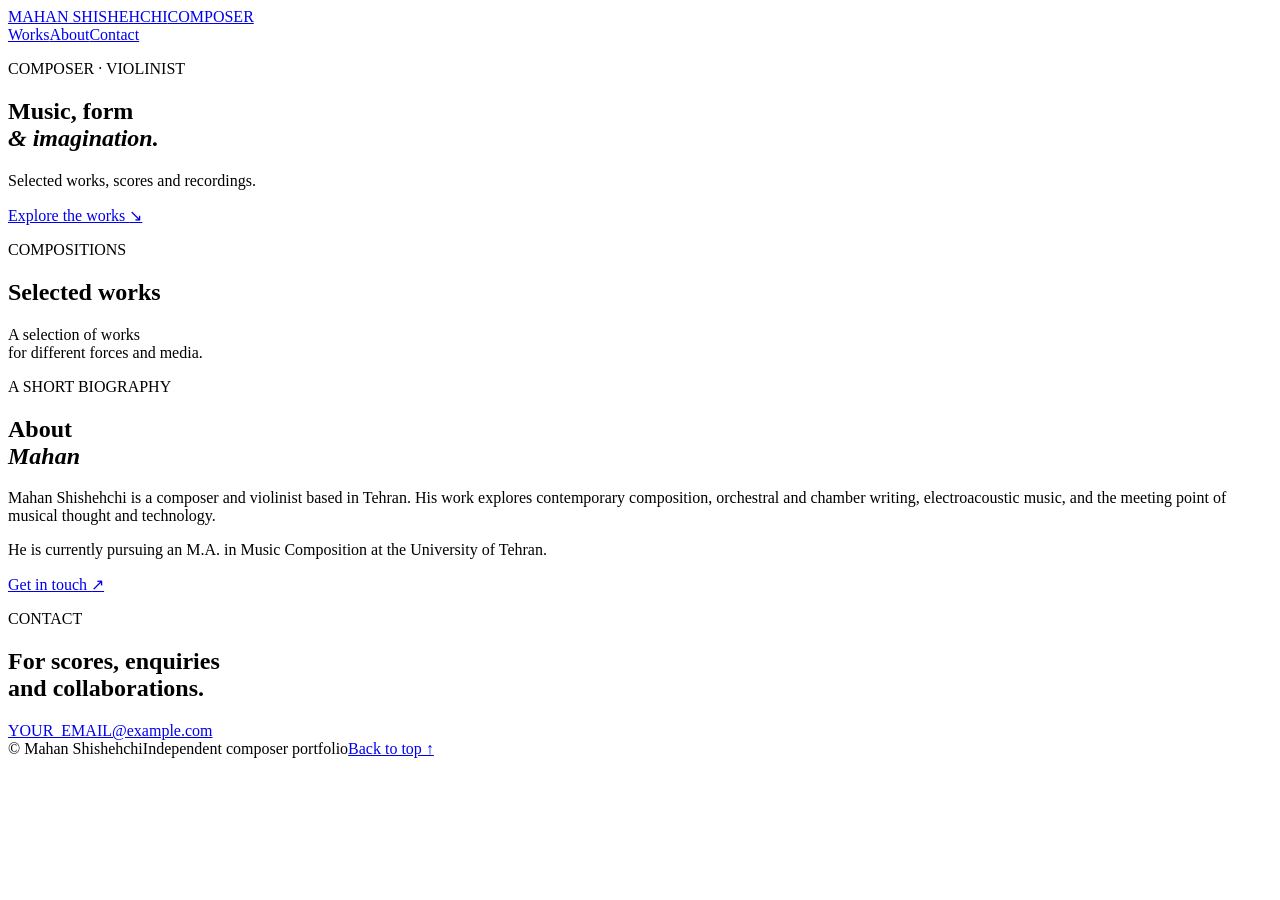
==== index.html @ 7a151bc4 "Add files via upload" ====
<!doctype html>
<html lang="en">
<head>
  <meta charset="utf-8">
  <meta name="viewport" content="width=device-width, initial-scale=1">
  <meta name="description" content="Selected compositions and scores by Mahan Shishehchi.">
  <title>Mahan Shishehchi — Composer</title>
  <link rel="preconnect" href="https://fonts.googleapis.com">
  <link rel="preconnect" href="https://fonts.gstatic.com" crossorigin>
  <link href="https://fonts.googleapis.com/css2?family=DM+Sans:wght@300;400;500&family=Instrument+Serif:ital@0;1&display=swap" rel="stylesheet">
  <link rel="stylesheet" href="assets/style.css">
</head>
<body>
  <div class="paint-layer" aria-hidden="true"></div>
  <header class="site-header">
    <a class="wordmark" href="index.html">MAHAN SHISHEHCHI<span>COMPOSER</span></a>
    <nav aria-label="Main navigation">
      <a class="active" href="#works">Works</a><a href="#about">About</a><a href="#contact">Contact</a>
    </nav>
  </header>

  <main>
    <section class="intro">
      <p class="eyebrow">COMPOSER · VIOLINIST</p>
      <h1>Music, form<br><em>&amp; imagination.</em></h1>
      <p class="intro-note">Selected works, scores and recordings.</p>
      <a class="text-link" href="#works">Explore the works <span>↘</span></a>
    </section>

    <section class="works-section" id="works">
      <div class="section-heading">
        <div><p class="eyebrow">COMPOSITIONS</p><h2>Selected works</h2></div>
        <p class="section-aside">A selection of works<br>for different forces and media.</p>
      </div>
      <div id="work-list" class="work-list" aria-live="polite"></div>
    </section>

    <section class="about-section" id="about">
      <p class="eyebrow">A SHORT BIOGRAPHY</p>
      <div class="about-grid">
        <h2>About<br><em>Mahan</em></h2>
        <div class="about-copy">
          <p>Mahan Shishehchi is a composer and violinist based in Tehran. His work explores contemporary composition, orchestral and chamber writing, electroacoustic music, and the meeting point of musical thought and technology.</p>
          <p>He is currently pursuing an M.A. in Music Composition at the University of Tehran.</p>
          <a class="text-link" href="mailto:YOUR_EMAIL@example.com">Get in touch <span>↗</span></a>
        </div>
      </div>
    </section>

    <section class="contact-section" id="contact">
      <p class="eyebrow">CONTACT</p>
      <h2>For scores, enquiries<br>and collaborations.</h2>
      <a class="contact-email" href="mailto:YOUR_EMAIL@example.com">YOUR_EMAIL@example.com</a>
    </section>
  </main>

  <footer><span>© <span id="year"></span> Mahan Shishehchi</span><span>Independent composer portfolio</span><a href="#top">Back to top ↑</a></footer>
  <script src="assets/works.js"></script>
  <script src="assets/main.js"></script>
</body>
</html>
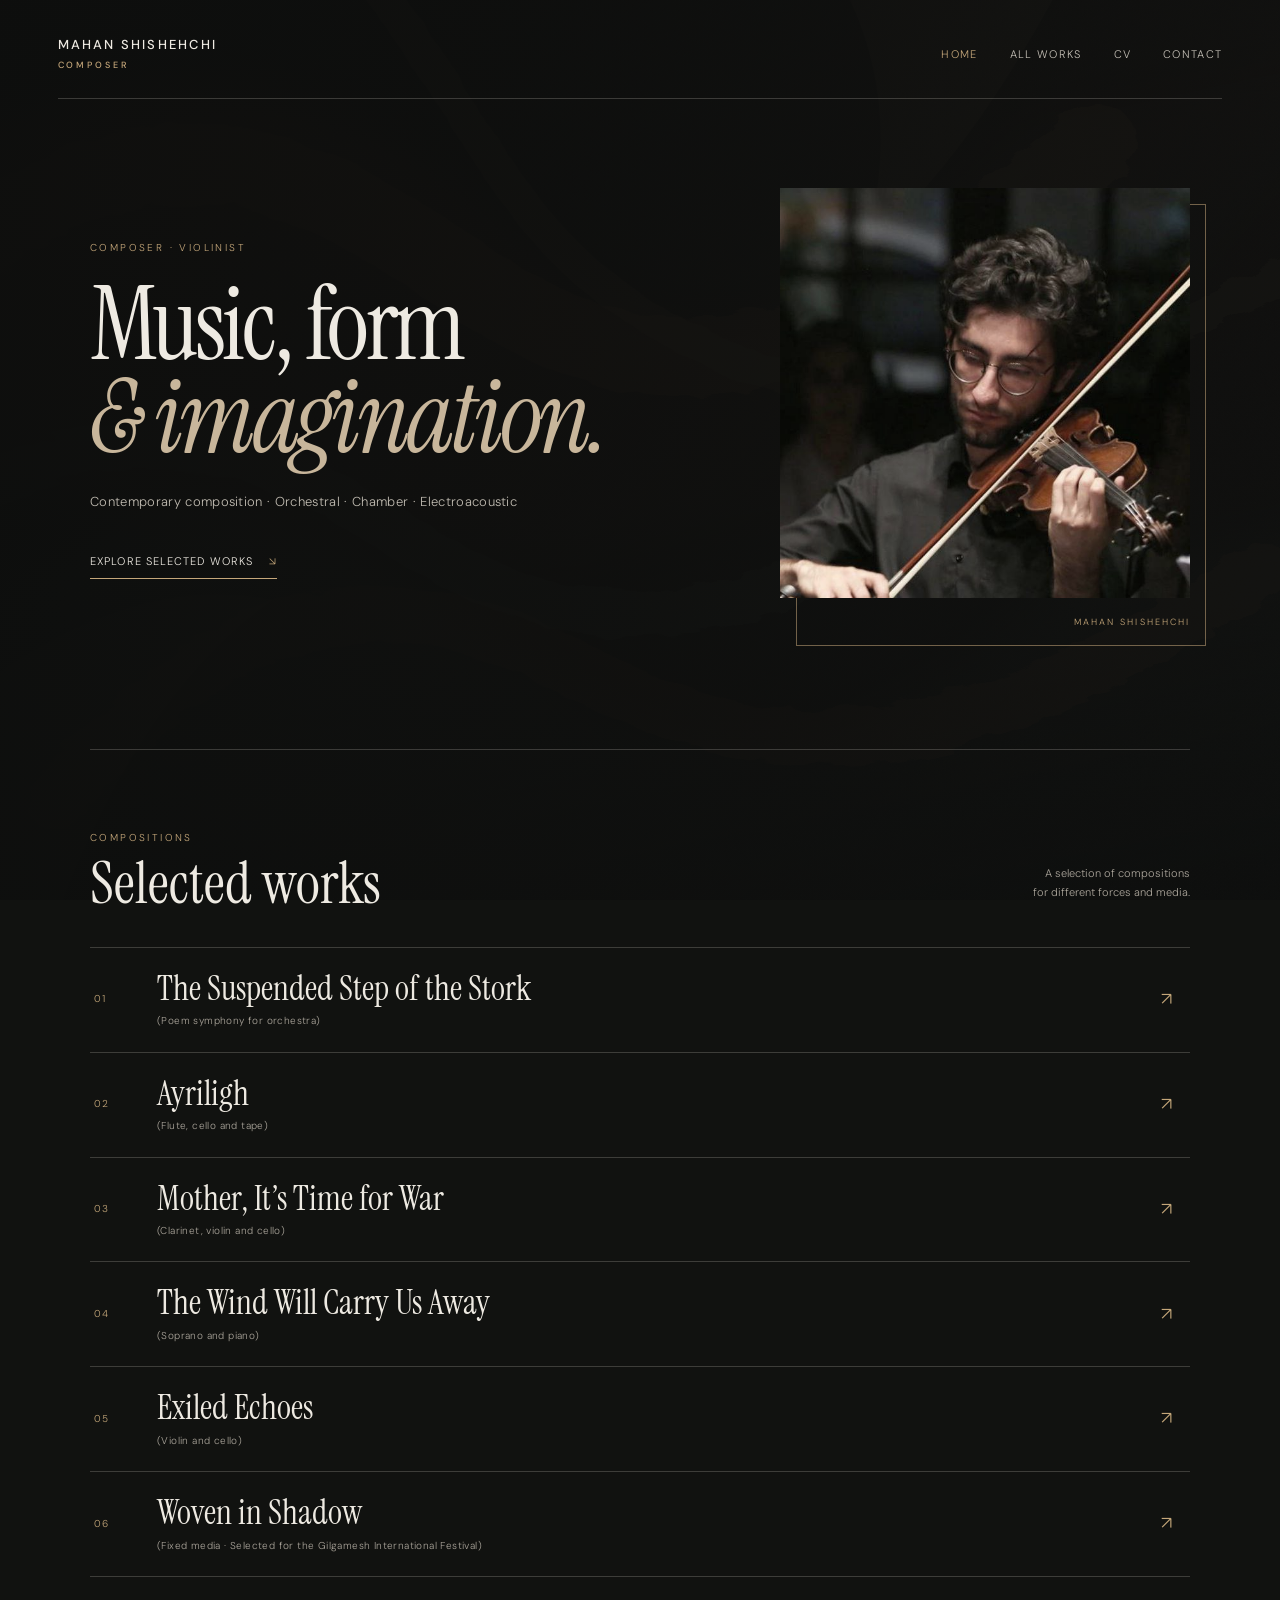
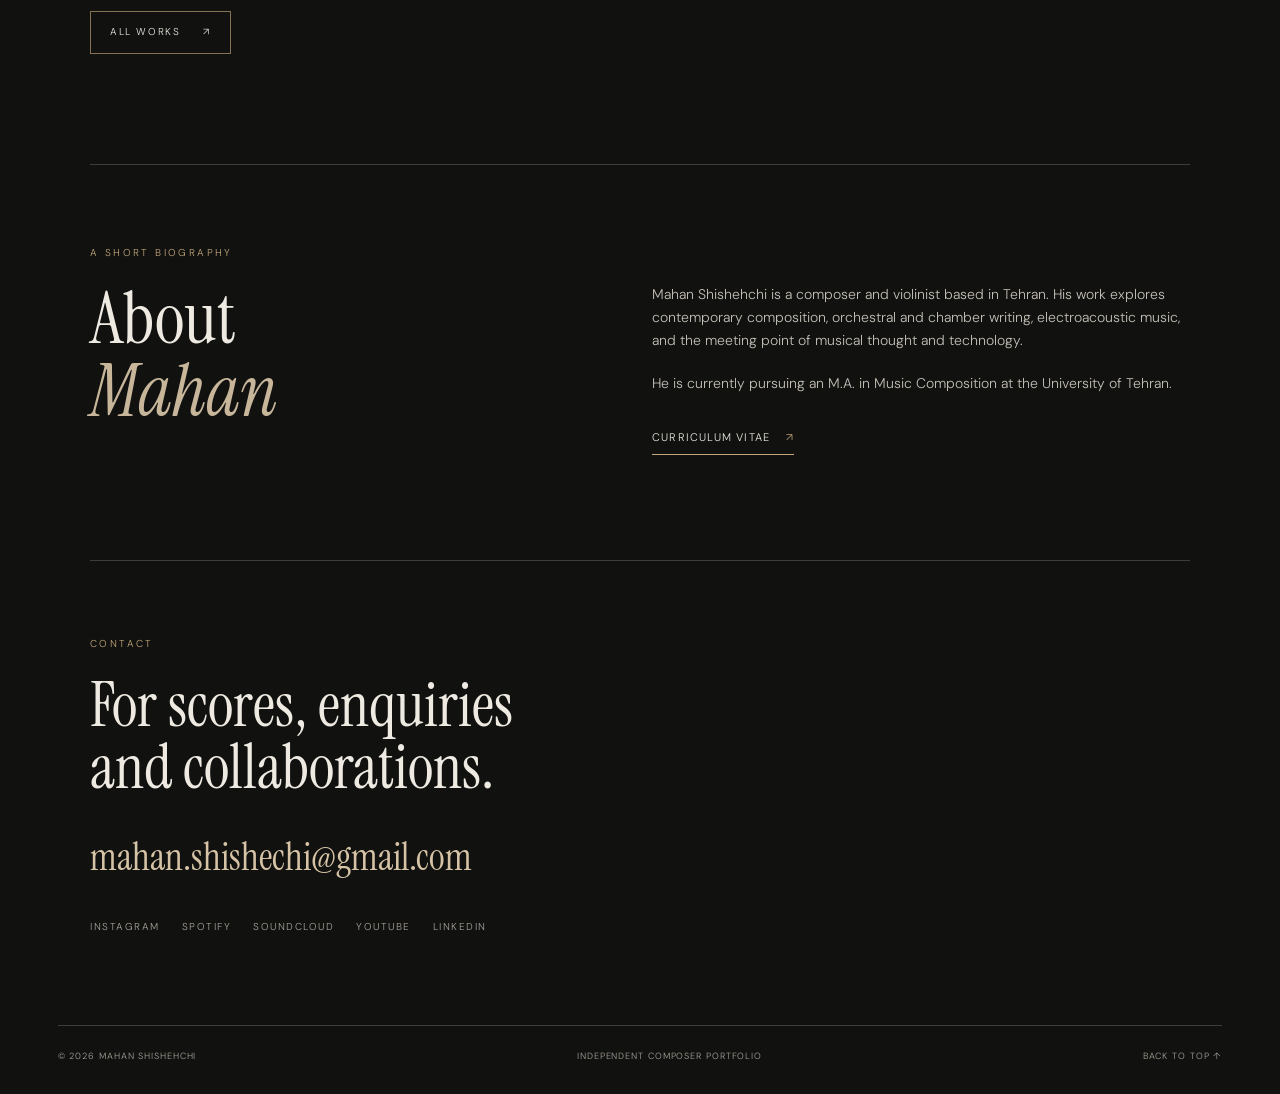
==== commit a9ddf9f8: "Add files via upload" ====
--- a/index.html
+++ b/index.html
@@ -1,61 +1,21 @@
 <!doctype html>
 <html lang="en">
 <head>
-  <meta charset="utf-8">
-  <meta name="viewport" content="width=device-width, initial-scale=1">
-  <meta name="description" content="Selected compositions and scores by Mahan Shishehchi.">
-  <title>Mahan Shishehchi — Composer</title>
-  <link rel="preconnect" href="https://fonts.googleapis.com">
-  <link rel="preconnect" href="https://fonts.gstatic.com" crossorigin>
-  <link href="https://fonts.googleapis.com/css2?family=DM+Sans:wght@300;400;500&family=Instrument+Serif:ital@0;1&display=swap" rel="stylesheet">
-  <link rel="stylesheet" href="assets/style.css">
-</head>
-<body>
-  <div class="paint-layer" aria-hidden="true"></div>
-  <header class="site-header">
-    <a class="wordmark" href="index.html">MAHAN SHISHEHCHI<span>COMPOSER</span></a>
-    <nav aria-label="Main navigation">
-      <a class="active" href="#works">Works</a><a href="#about">About</a><a href="#contact">Contact</a>
-    </nav>
-  </header>
-
-  <main>
-    <section class="intro">
-      <p class="eyebrow">COMPOSER · VIOLINIST</p>
-      <h1>Music, form<br><em>&amp; imagination.</em></h1>
-      <p class="intro-note">Selected works, scores and recordings.</p>
-      <a class="text-link" href="#works">Explore the works <span>↘</span></a>
-    </section>
-
-    <section class="works-section" id="works">
-      <div class="section-heading">
-        <div><p class="eyebrow">COMPOSITIONS</p><h2>Selected works</h2></div>
-        <p class="section-aside">A selection of works<br>for different forces and media.</p>
-      </div>
-      <div id="work-list" class="work-list" aria-live="polite"></div>
-    </section>
-
-    <section class="about-section" id="about">
-      <p class="eyebrow">A SHORT BIOGRAPHY</p>
-      <div class="about-grid">
-        <h2>About<br><em>Mahan</em></h2>
-        <div class="about-copy">
-          <p>Mahan Shishehchi is a composer and violinist based in Tehran. His work explores contemporary composition, orchestral and chamber writing, electroacoustic music, and the meeting point of musical thought and technology.</p>
-          <p>He is currently pursuing an M.A. in Music Composition at the University of Tehran.</p>
-          <a class="text-link" href="mailto:YOUR_EMAIL@example.com">Get in touch <span>↗</span></a>
-        </div>
-      </div>
-    </section>
-
-    <section class="contact-section" id="contact">
-      <p class="eyebrow">CONTACT</p>
-      <h2>For scores, enquiries<br>and collaborations.</h2>
-      <a class="contact-email" href="mailto:YOUR_EMAIL@example.com">YOUR_EMAIL@example.com</a>
-    </section>
-  </main>
-
-  <footer><span>© <span id="year"></span> Mahan Shishehchi</span><span>Independent composer portfolio</span><a href="#top">Back to top ↑</a></footer>
-  <script src="assets/works.js"></script>
-  <script src="assets/main.js"></script>
-</body>
-</html>+<meta charset="utf-8"><meta name="viewport" content="width=device-width, initial-scale=1">
+<meta name="description" content="Mahan Shishehchi — composer and violinist. Selected compositions, scores and recordings.">
+<title>Mahan Shishehchi — Composer</title>
+<link rel="preconnect" href="https://fonts.googleapis.com"><link rel="preconnect" href="https://fonts.gstatic.com" crossorigin>
+<link href="https://fonts.googleapis.com/css2?family=DM+Sans:wght@300;400;500&family=Instrument+Serif:ital@0;1&display=swap" rel="stylesheet">
+<link rel="stylesheet" href="assets/style.css"></head>
+<body><div class="paint-layer" aria-hidden="true"></div>
+<header class="site-header"><a class="wordmark" href="index.html">MAHAN SHISHEHCHI<span>COMPOSER</span></a><nav><a class="active" href="index.html">Home</a><a href="all-works.html">All works</a><a href="cv.html">CV</a><a href="#contact">Contact</a></nav></header>
+<main>
+<section class="hero">
+ <div class="hero-copy"><p class="eyebrow">COMPOSER · VIOLINIST</p><h1>Music, form<br><em>&amp; imagination.</em></h1><p class="intro-note">Contemporary composition · Orchestral · Chamber · Electroacoustic</p><a class="text-link" href="#selected">Explore selected works <span>↘</span></a></div>
+ <figure class="portrait-frame"><img src="assets/mahan-portrait.jpg" alt="Mahan Shishehchi playing the violin"><figcaption>MAHAN SHISHEHCHI</figcaption></figure>
+</section>
+<section class="works-section" id="selected"><div class="section-heading"><div><p class="eyebrow">COMPOSITIONS</p><h2>Selected works</h2></div><p class="section-aside">A selection of compositions<br>for different forces and media.</p></div><div id="work-list" class="work-list"></div><div class="all-works-wrap"><a class="outline-link" href="all-works.html">All works <span>↗</span></a></div></section>
+<section class="about-section" id="about"><p class="eyebrow">A SHORT BIOGRAPHY</p><div class="about-grid"><h2>About<br><em>Mahan</em></h2><div class="about-copy"><p>Mahan Shishehchi is a composer and violinist based in Tehran. His work explores contemporary composition, orchestral and chamber writing, electroacoustic music, and the meeting point of musical thought and technology.</p><p>He is currently pursuing an M.A. in Music Composition at the University of Tehran.</p><a class="text-link" href="cv.html">Curriculum vitae <span>↗</span></a></div></div></section>
+<section class="contact-section" id="contact"><p class="eyebrow">CONTACT</p><h2>For scores, enquiries<br>and collaborations.</h2><a class="contact-email" href="mailto:mahan.shishechi@gmail.com">mahan.shishechi@gmail.com</a><div class="social-links"><a href="https://www.instagram.com/mahan.shi/" target="_blank" rel="noreferrer">Instagram</a><a href="https://open.spotify.com/artist/3I2cwvV37TlE7UOr5K7qwt" target="_blank" rel="noreferrer">Spotify</a><a href="https://soundcloud.com/l_mahan2000_l" target="_blank" rel="noreferrer">SoundCloud</a><a href="https://www.youtube.com/channel/UCBPVzY9gGOaRAzlVbQIJzow" target="_blank" rel="noreferrer">YouTube</a><a href="https://www.linkedin.com/in/mahan-shishechi/" target="_blank" rel="noreferrer">LinkedIn</a></div></section>
+</main><footer><span>© <span id="year"></span> Mahan Shishehchi</span><span>Independent composer portfolio</span><a href="#top">Back to top ↑</a></footer>
+<script src="assets/works.js"></script><script src="assets/main.js"></script></body></html>
--- a/assets/style.css
+++ b/assets/style.css
@@ -0,0 +1,2 @@
+:root{--ink:#eeeae2;--muted:#aaa49a;--line:rgba(238,234,226,.2);--gold:#c5a77a;--bg:#111210}*{box-sizing:border-box}html{scroll-behavior:smooth}body{margin:0;background:var(--bg);color:var(--ink);font-family:'DM Sans',sans-serif;font-weight:300;line-height:1.65;min-height:100vh}a{color:inherit;text-decoration:none}.paint-layer{position:fixed;inset:0;z-index:-2;background:linear-gradient(90deg,rgba(14,15,14,.97) 0%,rgba(14,15,14,.88) 50%,rgba(14,15,14,.76) 100%),url('painting.svg') center/cover no-repeat;opacity:.9}.site-header{width:min(1240px,calc(100% - 9vw));margin:auto;padding:34px 0 25px;display:flex;align-items:center;justify-content:space-between;border-bottom:1px solid var(--line)}.wordmark{font-size:13px;letter-spacing:.17em;font-weight:500}.wordmark span{display:block;color:var(--gold);font-size:9px;letter-spacing:.32em;margin-top:3px}.site-header nav{display:flex;gap:32px;font-size:11px;letter-spacing:.12em;text-transform:uppercase;color:#c5c0b7}.site-header nav a{transition:color .2s}.site-header nav a:hover,.site-header nav a.active{color:var(--gold)}main{width:min(1100px,calc(100% - 12vw));margin:auto}.hero{min-height:650px;display:grid;grid-template-columns:1.05fr .8fr;align-items:center;gap:8%;padding:65px 0 95px}.eyebrow{font-size:10px;letter-spacing:.24em;color:var(--gold);text-transform:uppercase;margin:0 0 22px}.hero h1,.detail-title{font-family:'Instrument Serif',serif;font-size:clamp(68px,8vw,112px);font-weight:400;line-height:.91;letter-spacing:-.035em;margin:0 0 27px}.hero h1 em,.about-grid h2 em{font-weight:400;color:#c8b69b}.intro-note{color:#c0bbb1;font-size:13px;letter-spacing:.025em;margin:0 0 34px}.text-link{display:inline-block;color:var(--ink);font-size:11px;letter-spacing:.1em;text-transform:uppercase;border-bottom:1px solid var(--gold);padding:0 0 8px}.text-link span{color:var(--gold);margin-left:12px}.portrait-frame{margin:0;position:relative;max-width:410px;justify-self:end}.portrait-frame:before{content:'';position:absolute;inset:16px -16px -16px 16px;border:1px solid rgba(197,167,122,.55);z-index:-1}.portrait-frame img{display:block;width:100%;aspect-ratio:1/1;object-fit:cover;filter:saturate(.72) contrast(1.02)}.portrait-frame figcaption{font-size:9px;letter-spacing:.23em;color:var(--gold);text-align:right;margin-top:17px}.works-section{padding:80px 0 110px;border-top:1px solid var(--line)}.section-heading{display:flex;justify-content:space-between;align-items:end;margin-bottom:34px}.section-heading .eyebrow{margin-bottom:8px}.section-heading h2,.contact-section h2,.about-grid h2{font-family:'Instrument Serif',serif;font-size:58px;line-height:1;font-weight:400;margin:0}.section-aside{font-size:11px;color:var(--muted);text-align:right;line-height:1.7}.work-list{border-top:1px solid var(--line)}.work-row{display:grid;grid-template-columns:48px 1fr 25px;gap:15px;align-items:center;padding:22px 4px;border-bottom:1px solid var(--line);transition:padding .25s,color .25s}.work-row:hover{padding-left:13px;color:var(--gold)}.work-number{font-size:10px;color:var(--gold);letter-spacing:.1em}.work-title-wrap{display:flex;flex-direction:column;align-items:flex-start}.work-title{font-family:'Instrument Serif',serif;font-size:clamp(24px,3vw,34px);line-height:1.1}.work-subtitle{font-size:10px;color:var(--muted);letter-spacing:.04em;margin-top:6px}.work-arrow{color:var(--gold);font-size:18px}.all-works-wrap{margin-top:34px}.outline-link{display:inline-block;border:1px solid rgba(197,167,122,.65);padding:12px 19px;font-size:10px;text-transform:uppercase;letter-spacing:.16em;transition:background .2s,color .2s}.outline-link:hover{background:var(--gold);color:#171613}.outline-link span{margin-left:18px}.about-section{padding:80px 0 105px;border-top:1px solid var(--line)}.about-grid{display:grid;grid-template-columns:.8fr 1fr;gap:12%;align-items:start}.about-grid h2{font-size:72px}.about-copy{max-width:540px;color:#c5c0b7;font-size:14px}.about-copy p{margin:0 0 20px}.about-copy .text-link{margin-top:12px}.contact-section{padding:75px 0 90px;border-top:1px solid var(--line)}.contact-section h2{font-size:62px;margin-bottom:28px}.contact-email{font-family:'Instrument Serif',serif;font-size:clamp(24px,4vw,38px);color:#d6c3a6}.social-links{display:flex;flex-wrap:wrap;gap:22px;margin-top:30px}.social-links a{font-size:10px;text-transform:uppercase;letter-spacing:.15em;color:var(--muted)}.social-links a:hover{color:var(--gold)}footer{width:min(1240px,calc(100% - 9vw));margin:auto;border-top:1px solid var(--line);padding:23px 0 30px;display:flex;justify-content:space-between;gap:15px;font-size:9px;letter-spacing:.1em;text-transform:uppercase;color:var(--muted)}footer a:hover{color:var(--gold)}.detail-main{padding:55px 0 110px;min-height:70vh}.back-link{display:inline-block;font-size:10px;letter-spacing:.12em;text-transform:uppercase;color:var(--muted);margin-bottom:65px}.back-link:hover{color:var(--gold)}.detail-main>.eyebrow{margin-bottom:16px}.detail-title{font-size:clamp(56px,8vw,94px);max-width:900px;margin-bottom:12px}.detail-subtitle{font-family:'Instrument Serif',serif;font-size:27px;color:#c8b69b;margin:0 0 35px}.detail-description{max-width:650px;color:#c5c0b7;font-size:14px;margin:0 0 45px}.media-section{margin-top:48px;max-width:850px}.media-section h2{font-family:'Instrument Serif',serif;font-size:34px;font-weight:400;margin:0 0 18px}.video-frame,.score-frame,.cv-frame{position:relative;width:100%;background:#080908;border:1px solid var(--line)}.video-frame{aspect-ratio:16/9}.video-frame iframe,.score-frame iframe,.cv-frame iframe{width:100%;height:100%;border:0}.video-frame iframe{position:absolute;inset:0}.score-frame{height:680px}.cv-frame{height:850px;margin-top:30px}.muted{color:var(--muted);font-size:12px}.all-work-list{list-style:none;padding:0;margin:38px 0 0;border-top:1px solid var(--line);counter-reset:none}.all-work-list li{display:flex;gap:25px;align-items:baseline;border-bottom:1px solid var(--line);padding:14px 3px;font-family:'Instrument Serif',serif;font-size:27px}.all-work-list li span{font-family:'DM Sans',sans-serif;font-size:10px;color:var(--gold);letter-spacing:.1em}.cv-frame+ .muted{margin-top:18px}code{color:var(--gold)}
+@media(max-width:760px){.site-header{width:calc(100% - 40px);align-items:flex-start;gap:22px}.site-header nav{gap:13px;flex-wrap:wrap;justify-content:flex-end;font-size:9px}.wordmark{font-size:11px;white-space:nowrap}main{width:calc(100% - 44px)}.hero{grid-template-columns:1fr;gap:45px;padding:75px 0 80px;min-height:0}.hero h1{font-size:76px}.portrait-frame{width:min(82%,390px);justify-self:center;margin:0 10px 10px 0}.section-heading{align-items:start;gap:15px}.section-heading h2{font-size:48px}.section-aside{font-size:9px}.work-row{grid-template-columns:28px 1fr 18px;gap:8px;padding:19px 0}.work-title{font-size:25px}.about-grid{grid-template-columns:1fr;gap:25px}.about-grid h2{font-size:60px}.contact-section h2{font-size:48px}footer{width:calc(100% - 40px);flex-wrap:wrap;font-size:8px}.detail-main{padding-top:38px}.back-link{margin-bottom:45px}.score-frame{height:480px}.cv-frame{height:600px}.all-work-list li{font-size:23px}}
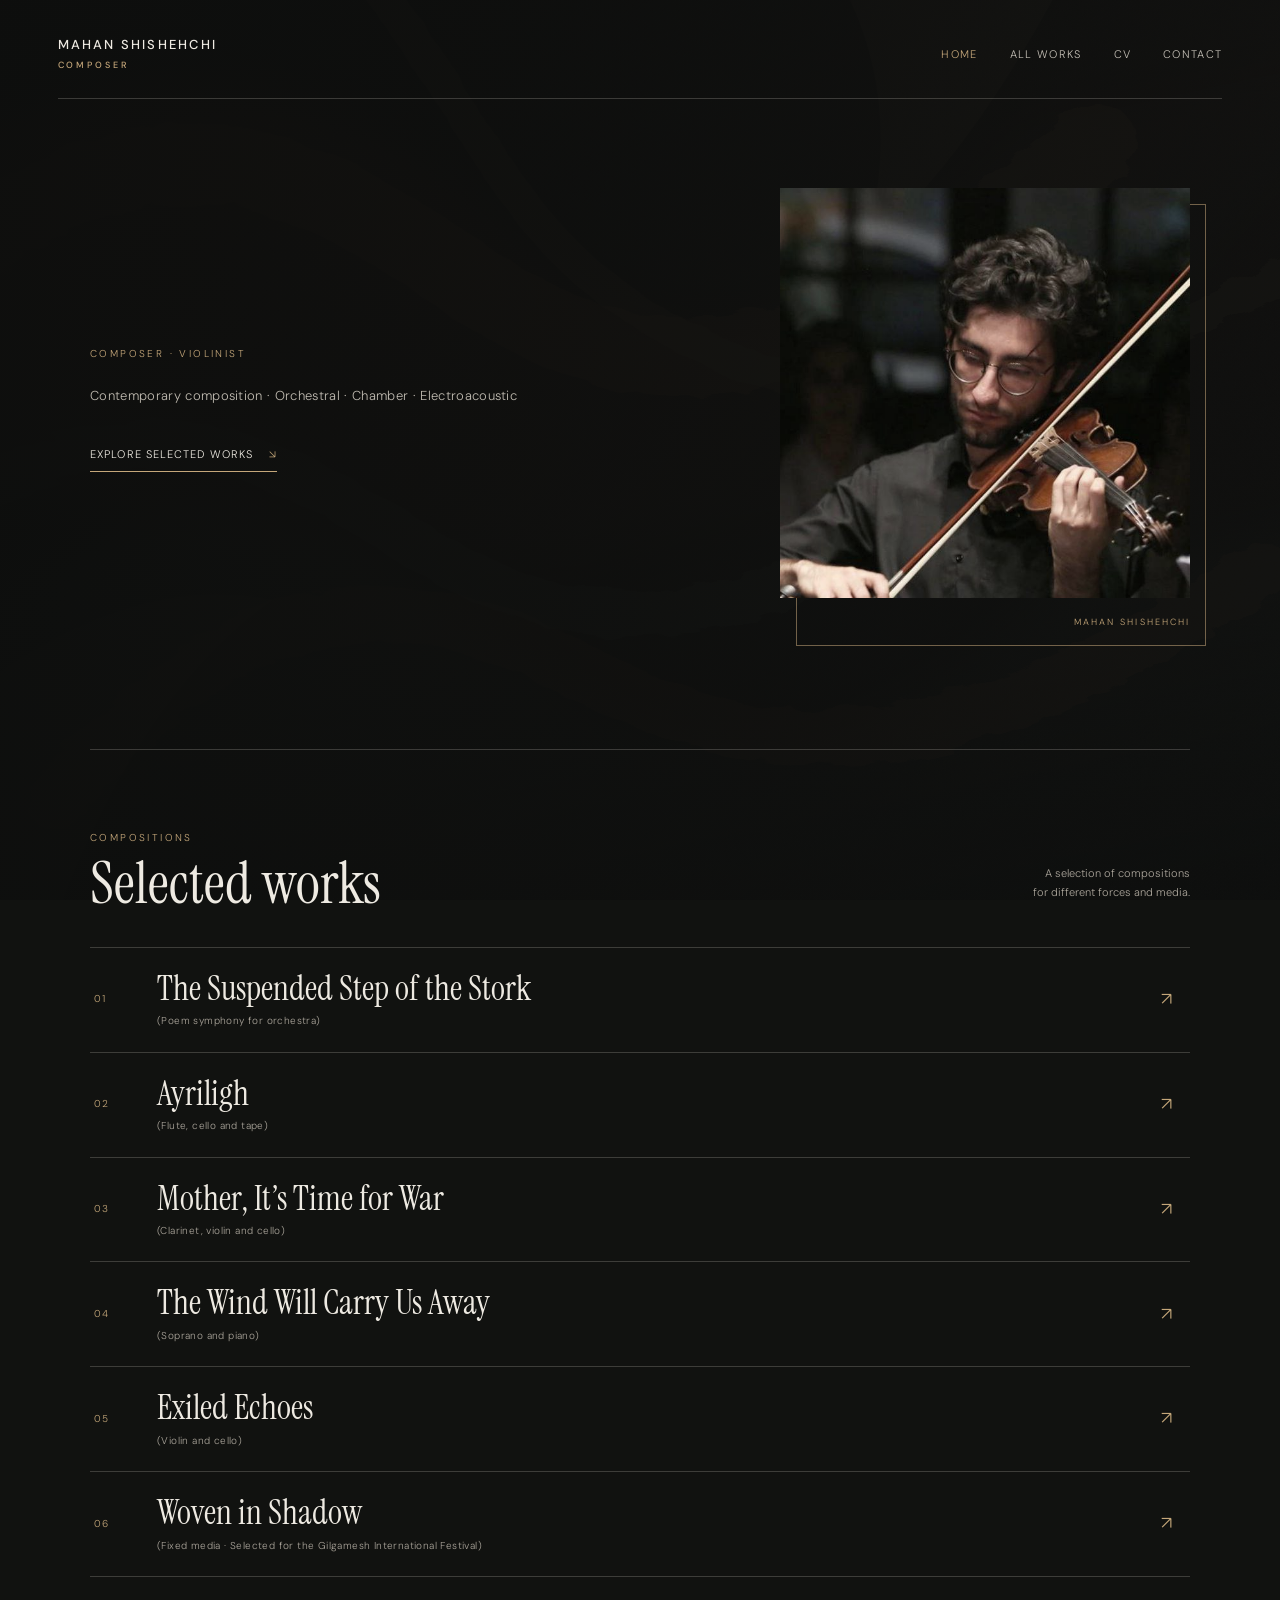
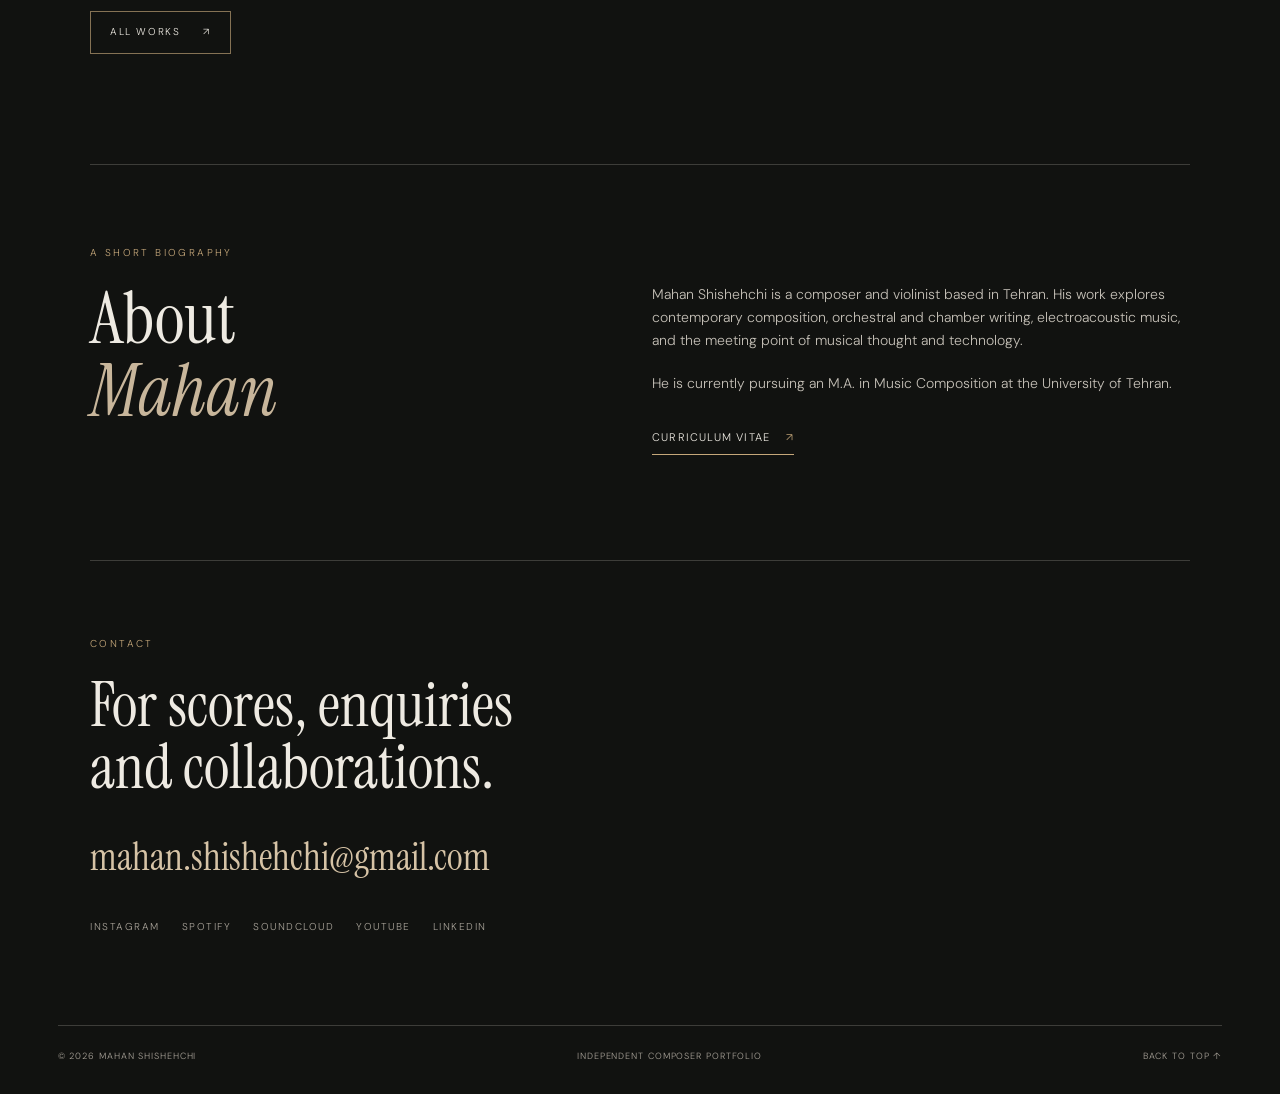
==== commit 07c8e8ec: "Update index.html" ====
--- a/index.html
+++ b/index.html
@@ -1,21 +1,124 @@
 <!doctype html>
 <html lang="en">
 <head>
-<meta charset="utf-8"><meta name="viewport" content="width=device-width, initial-scale=1">
+<meta charset="utf-8">
+<meta name="viewport" content="width=device-width, initial-scale=1">
 <meta name="description" content="Mahan Shishehchi — composer and violinist. Selected compositions, scores and recordings.">
 <title>Mahan Shishehchi — Composer</title>
-<link rel="preconnect" href="https://fonts.googleapis.com"><link rel="preconnect" href="https://fonts.gstatic.com" crossorigin>
+
+<link rel="preconnect" href="https://fonts.googleapis.com">
+<link rel="preconnect" href="https://fonts.gstatic.com" crossorigin>
 <link href="https://fonts.googleapis.com/css2?family=DM+Sans:wght@300;400;500&family=Instrument+Serif:ital@0;1&display=swap" rel="stylesheet">
-<link rel="stylesheet" href="assets/style.css"></head>
-<body><div class="paint-layer" aria-hidden="true"></div>
-<header class="site-header"><a class="wordmark" href="index.html">MAHAN SHISHEHCHI<span>COMPOSER</span></a><nav><a class="active" href="index.html">Home</a><a href="all-works.html">All works</a><a href="cv.html">CV</a><a href="#contact">Contact</a></nav></header>
+<link rel="stylesheet" href="assets/style.css">
+</head>
+
+<body>
+<div class="paint-layer" aria-hidden="true"></div>
+
+<header class="site-header">
+    <a class="wordmark" href="index.html">
+        MAHAN SHISHEHCHI<span>COMPOSER</span>
+    </a>
+    <nav>
+        <a class="active" href="index.html">Home</a>
+        <a href="all-works.html">All works</a>
+        <a href="cv.html">CV</a>
+        <a href="#contact">Contact</a>
+    </nav>
+</header>
+
 <main>
+
 <section class="hero">
- <div class="hero-copy"><p class="eyebrow">COMPOSER · VIOLINIST</p><h1>Music, form<br><em>&amp; imagination.</em></h1><p class="intro-note">Contemporary composition · Orchestral · Chamber · Electroacoustic</p><a class="text-link" href="#selected">Explore selected works <span>↘</span></a></div>
- <figure class="portrait-frame"><img src="assets/mahan-portrait.jpg" alt="Mahan Shishehchi playing the violin"><figcaption>MAHAN SHISHEHCHI</figcaption></figure>
+    <div class="hero-copy">
+        <p class="eyebrow">COMPOSER · VIOLINIST</p>
+        <p class="intro-note">Contemporary composition · Orchestral · Chamber · Electroacoustic</p>
+        <a class="text-link" href="#selected">
+            Explore selected works <span>↘</span>
+        </a>
+    </div>
+
+    <figure class="portrait-frame">
+        <img src="assets/mahan-portrait.jpg" alt="Mahan Shishehchi playing the violin">
+        <figcaption>MAHAN SHISHEHCHI</figcaption>
+    </figure>
 </section>
-<section class="works-section" id="selected"><div class="section-heading"><div><p class="eyebrow">COMPOSITIONS</p><h2>Selected works</h2></div><p class="section-aside">A selection of compositions<br>for different forces and media.</p></div><div id="work-list" class="work-list"></div><div class="all-works-wrap"><a class="outline-link" href="all-works.html">All works <span>↗</span></a></div></section>
-<section class="about-section" id="about"><p class="eyebrow">A SHORT BIOGRAPHY</p><div class="about-grid"><h2>About<br><em>Mahan</em></h2><div class="about-copy"><p>Mahan Shishehchi is a composer and violinist based in Tehran. His work explores contemporary composition, orchestral and chamber writing, electroacoustic music, and the meeting point of musical thought and technology.</p><p>He is currently pursuing an M.A. in Music Composition at the University of Tehran.</p><a class="text-link" href="cv.html">Curriculum vitae <span>↗</span></a></div></div></section>
-<section class="contact-section" id="contact"><p class="eyebrow">CONTACT</p><h2>For scores, enquiries<br>and collaborations.</h2><a class="contact-email" href="mailto:mahan.shishechi@gmail.com">mahan.shishechi@gmail.com</a><div class="social-links"><a href="https://www.instagram.com/mahan.shi/" target="_blank" rel="noreferrer">Instagram</a><a href="https://open.spotify.com/artist/3I2cwvV37TlE7UOr5K7qwt" target="_blank" rel="noreferrer">Spotify</a><a href="https://soundcloud.com/l_mahan2000_l" target="_blank" rel="noreferrer">SoundCloud</a><a href="https://www.youtube.com/channel/UCBPVzY9gGOaRAzlVbQIJzow" target="_blank" rel="noreferrer">YouTube</a><a href="https://www.linkedin.com/in/mahan-shishechi/" target="_blank" rel="noreferrer">LinkedIn</a></div></section>
-</main><footer><span>© <span id="year"></span> Mahan Shishehchi</span><span>Independent composer portfolio</span><a href="#top">Back to top ↑</a></footer>
-<script src="assets/works.js"></script><script src="assets/main.js"></script></body></html>
+
+<section class="works-section" id="selected">
+    <div class="section-heading">
+        <div>
+            <p class="eyebrow">COMPOSITIONS</p>
+            <h2>Selected works</h2>
+        </div>
+        <p class="section-aside">
+            A selection of compositions<br>
+            for different forces and media.
+        </p>
+    </div>
+
+    <div id="work-list" class="work-list"></div>
+
+    <div class="all-works-wrap">
+        <a class="outline-link" href="all-works.html">
+            All works <span>↗</span>
+        </a>
+    </div>
+</section>
+
+<section class="about-section" id="about">
+    <p class="eyebrow">A SHORT BIOGRAPHY</p>
+
+    <div class="about-grid">
+        <h2>About<br><em>Mahan</em></h2>
+
+        <div class="about-copy">
+            <p>
+                Mahan Shishehchi is a composer and violinist based in Tehran.
+                His work explores contemporary composition, orchestral and
+                chamber writing, electroacoustic music, and the meeting point
+                of musical thought and technology.
+            </p>
+
+            <p>
+                He is currently pursuing an M.A. in Music Composition
+                at the University of Tehran.
+            </p>
+
+            <a class="text-link" href="cv.html">
+                Curriculum vitae <span>↗</span>
+            </a>
+        </div>
+    </div>
+</section>
+
+<section class="contact-section" id="contact">
+    <p class="eyebrow">CONTACT</p>
+
+    <h2>For scores, enquiries<br>and collaborations.</h2>
+
+    <a class="contact-email" href="mailto:mahan.shishehchi@gmail.com">
+        mahan.shishehchi@gmail.com
+    </a>
+
+    <div class="social-links">
+        <a href="https://www.instagram.com/mahan.shi/" target="_blank" rel="noreferrer">Instagram</a>
+        <a href="https://open.spotify.com/artist/3I2cwvV37TlE7UOr5K7qwt" target="_blank" rel="noreferrer">Spotify</a>
+        <a href="https://soundcloud.com/l_mahan2000_l" target="_blank" rel="noreferrer">SoundCloud</a>
+        <a href="https://www.youtube.com/channel/UCBPVzY9gGOaRAzlVbQIJzow" target="_blank" rel="noreferrer">YouTube</a>
+        <a href="https://www.linkedin.com/in/mahan-shishehchi/" target="_blank" rel="noreferrer">LinkedIn</a>
+    </div>
+</section>
+
+</main>
+
+<footer>
+    <span>© <span id="year"></span> Mahan Shishehchi</span>
+    <span>Independent composer portfolio</span>
+    <a href="#top">Back to top ↑</a>
+</footer>
+
+<script src="assets/works.js"></script>
+<script src="assets/main.js"></script>
+
+</body>
+</html>
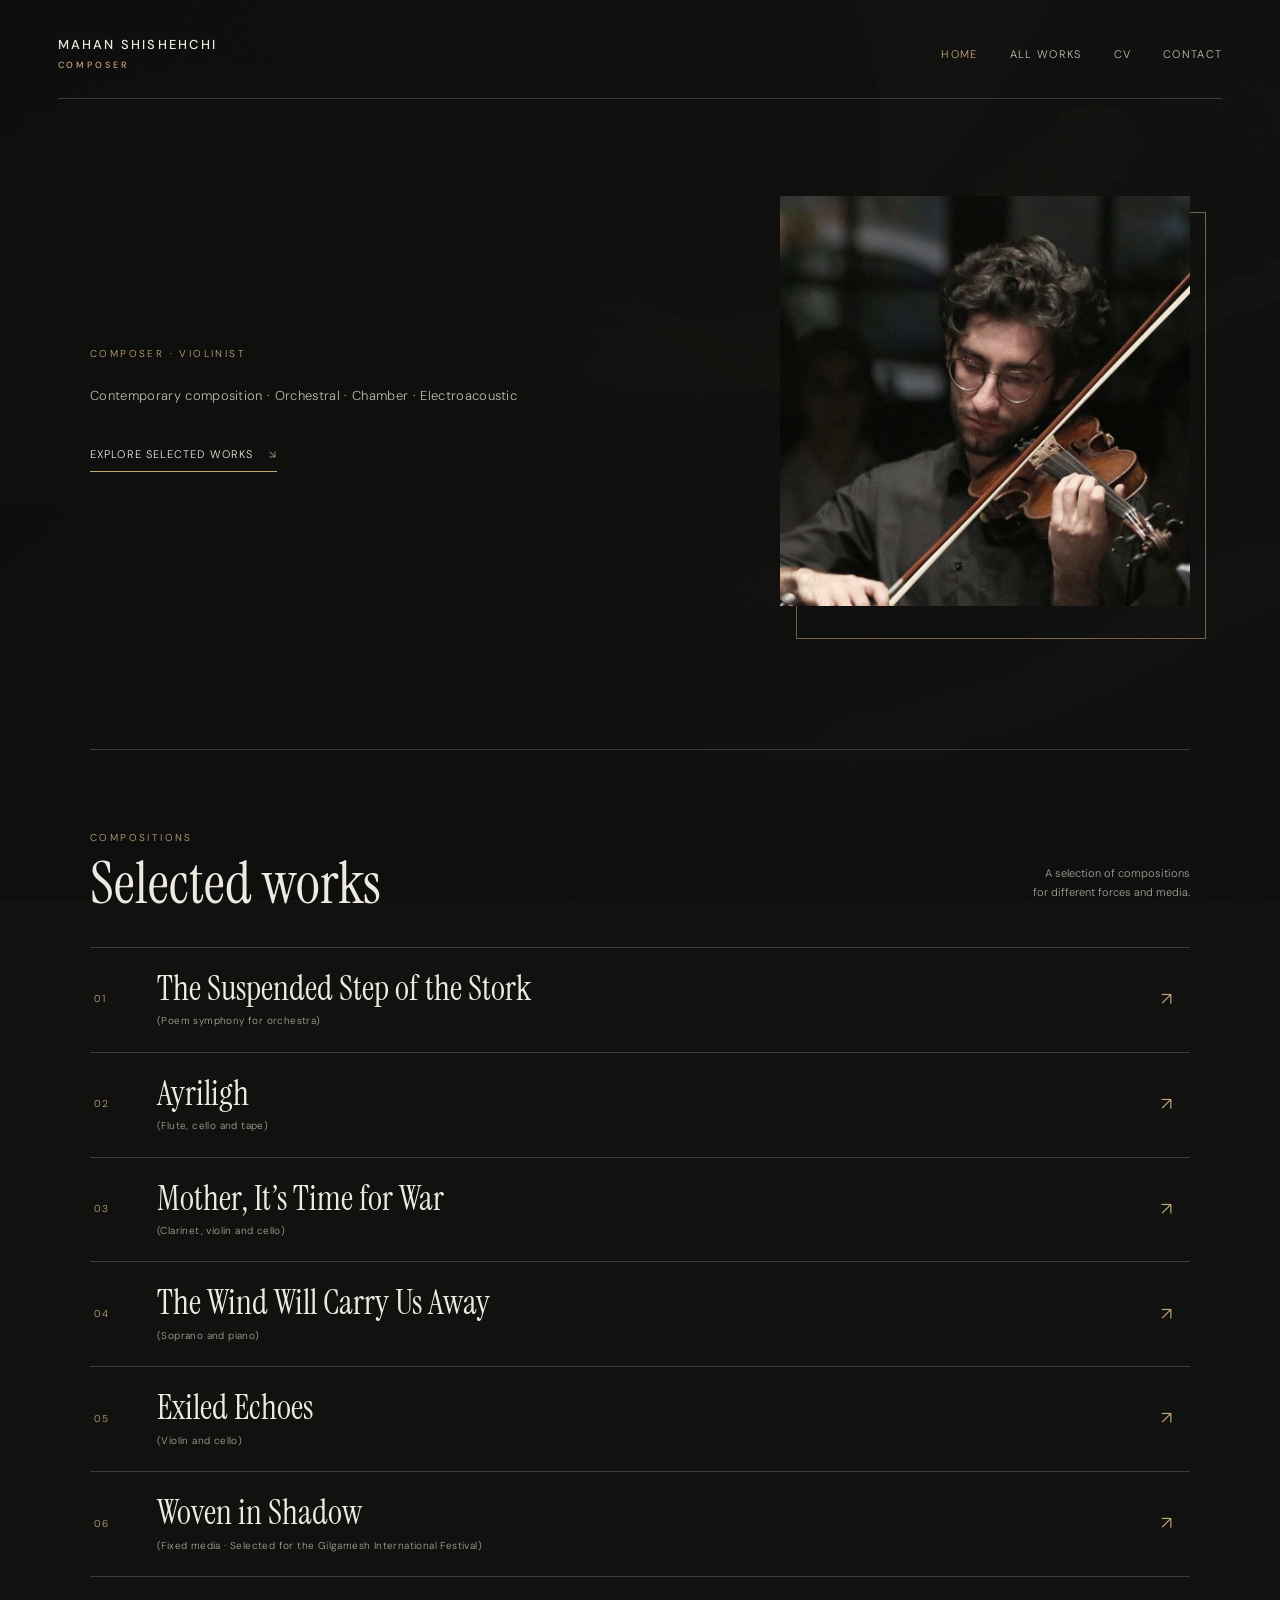
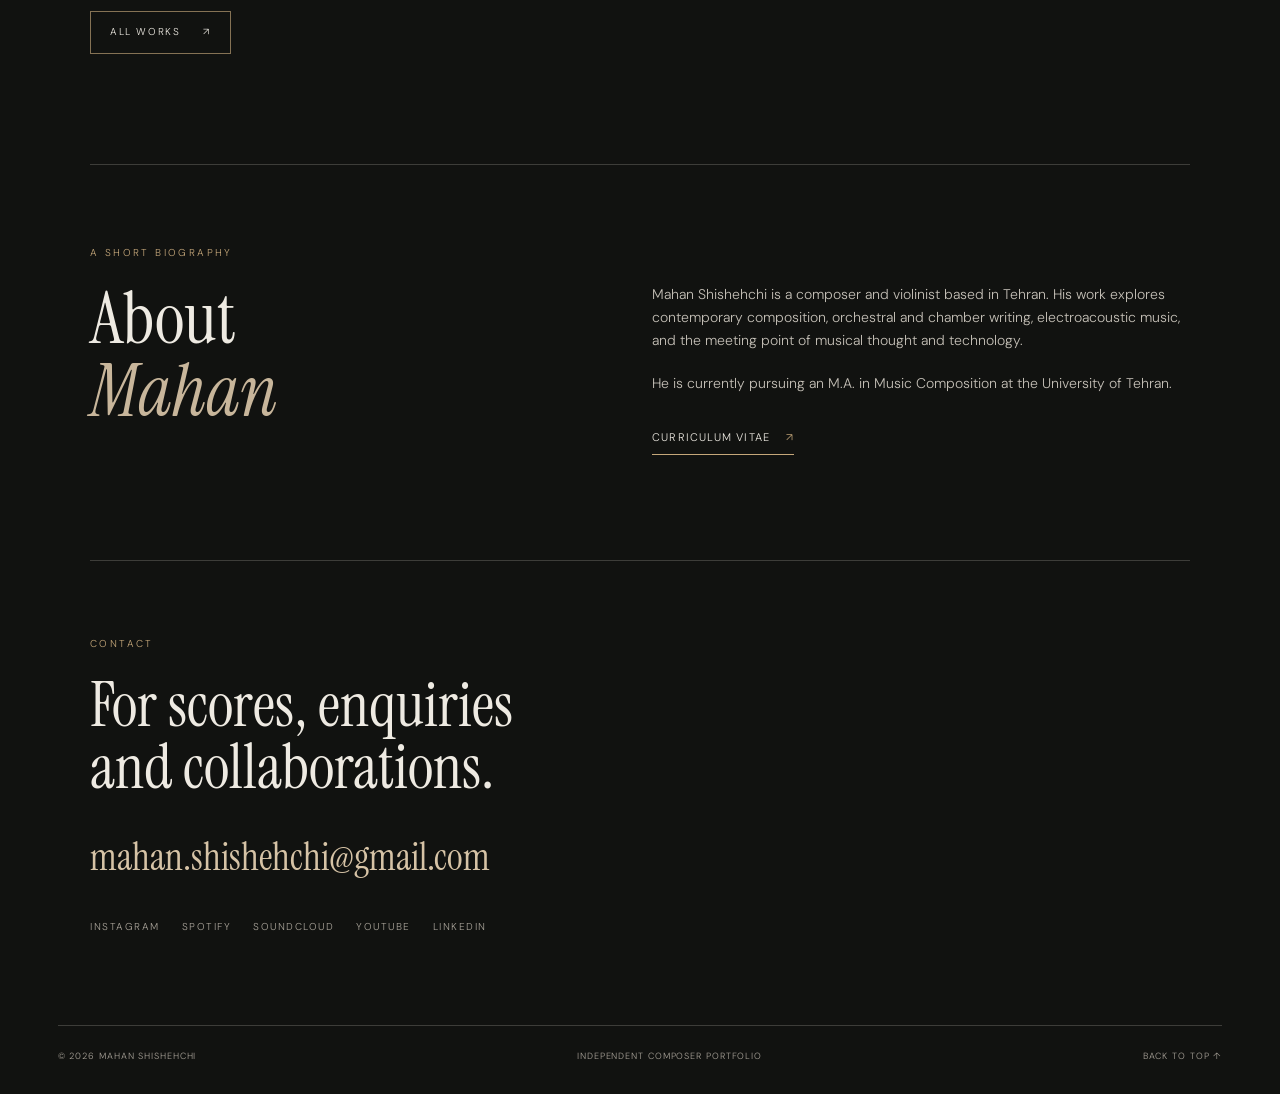
==== commit cabc4b5b: "Update index.html" ====
--- a/index.html
+++ b/index.html
@@ -40,7 +40,7 @@
 
     <figure class="portrait-frame">
         <img src="assets/mahan-portrait.jpg" alt="Mahan Shishehchi playing the violin">
-        <figcaption>MAHAN SHISHEHCHI</figcaption>
+        <figcaption></figcaption>
     </figure>
 </section>
 
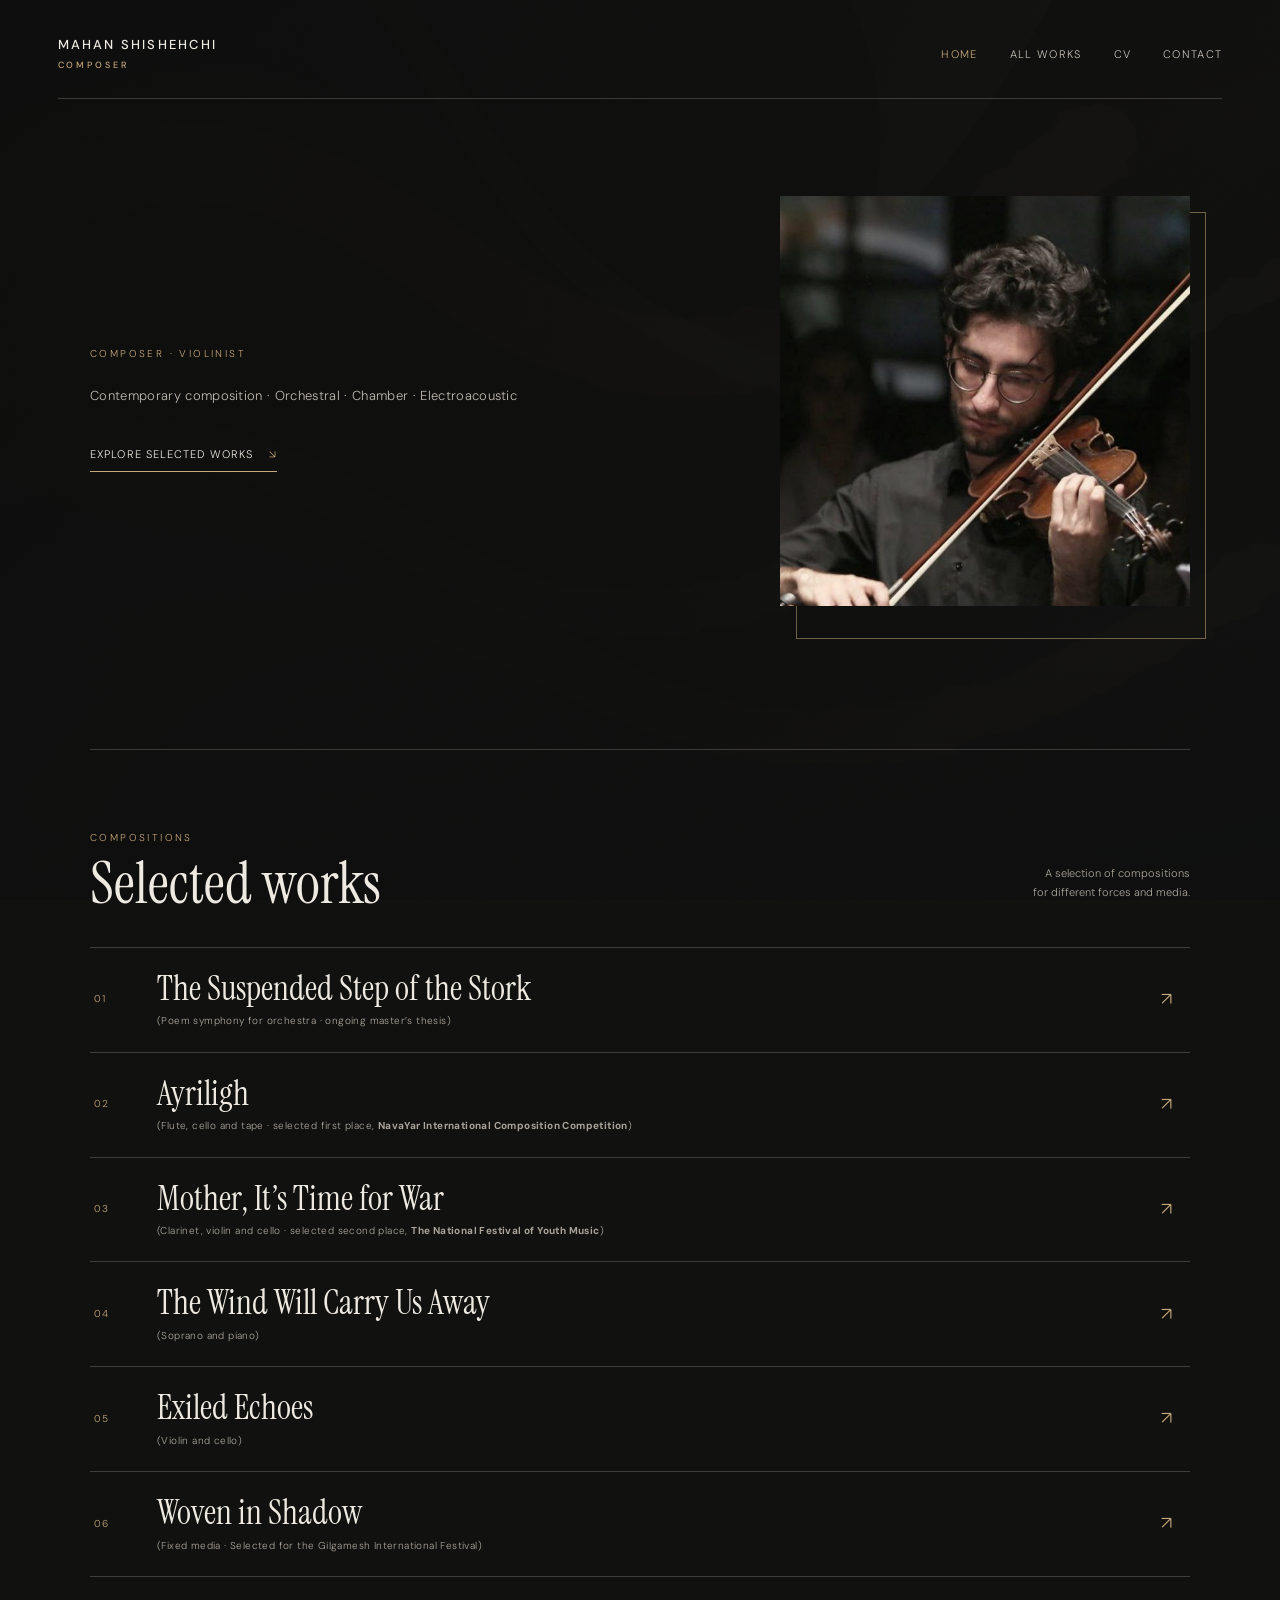
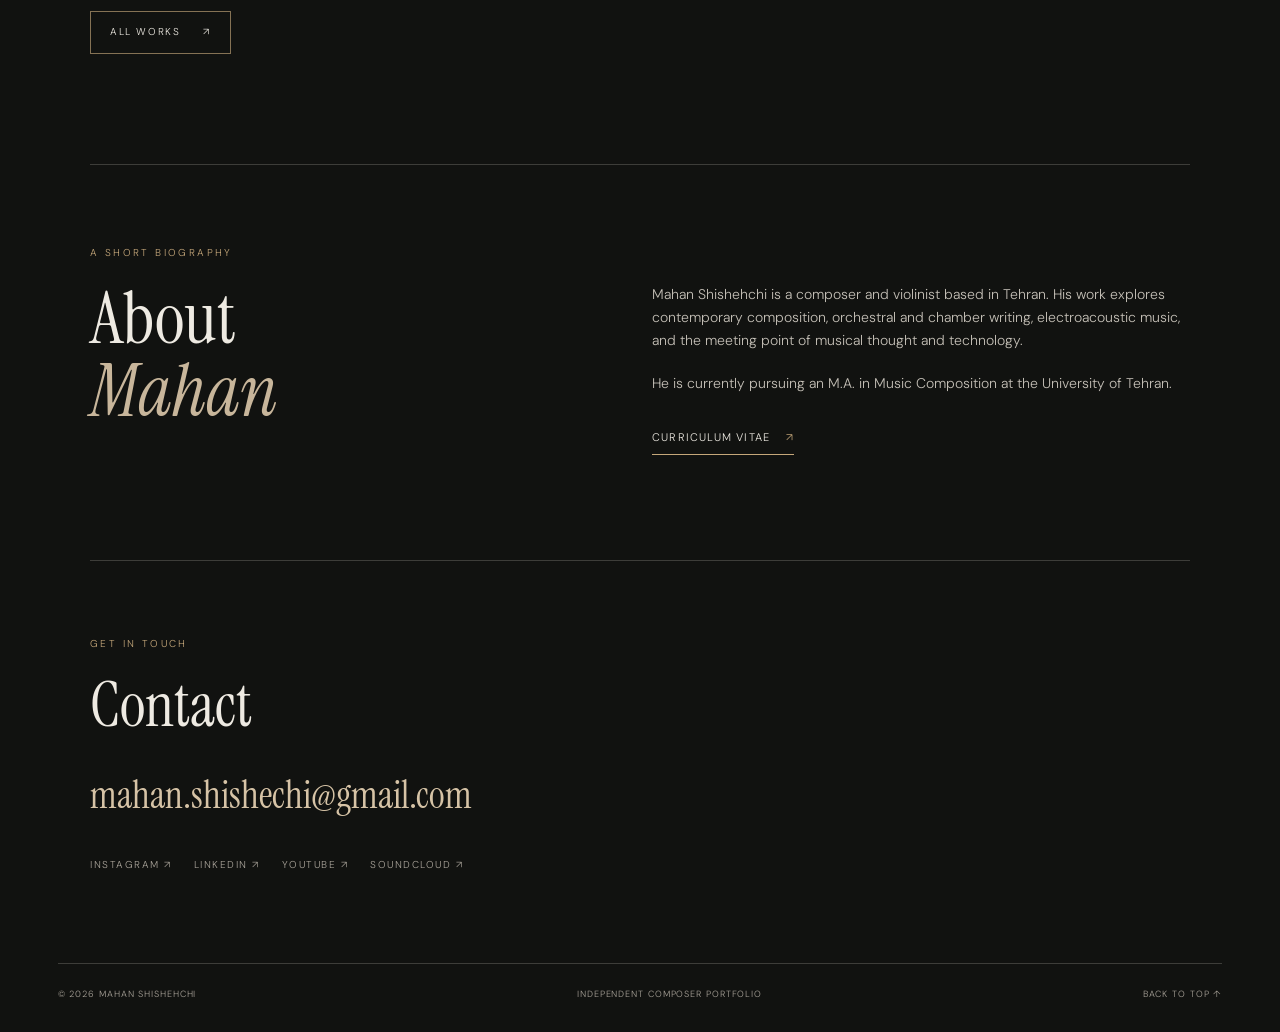
==== commit 9858e410: "Update index.html" ====
--- a/index.html
+++ b/index.html
@@ -92,21 +92,19 @@
 </section>
 
 <section class="contact-section" id="contact">
-    <p class="eyebrow">CONTACT</p>
+  <p class="eyebrow">GET IN TOUCH</p>
+  <h2>Contact</h2>
 
-    <h2>For scores, enquiries<br>and collaborations.</h2>
+  <a class="contact-email" href="mailto:mahan.shishechi@gmail.com">
+    mahan.shishechi@gmail.com
+  </a>
 
-    <a class="contact-email" href="mailto:mahan.shishehchi@gmail.com">
-        mahan.shishehchi@gmail.com
-    </a>
-
-    <div class="social-links">
-        <a href="https://www.instagram.com/mahan.shi/" target="_blank" rel="noreferrer">Instagram</a>
-        <a href="https://open.spotify.com/artist/3I2cwvV37TlE7UOr5K7qwt" target="_blank" rel="noreferrer">Spotify</a>
-        <a href="https://soundcloud.com/l_mahan2000_l" target="_blank" rel="noreferrer">SoundCloud</a>
-        <a href="https://www.youtube.com/channel/UCBPVzY9gGOaRAzlVbQIJzow" target="_blank" rel="noreferrer">YouTube</a>
-        <a href="https://www.linkedin.com/in/mahan-shishehchi/" target="_blank" rel="noreferrer">LinkedIn</a>
-    </div>
+  <div class="social-links">
+    <a href="https://www.instagram.com/mahan.shi/" target="_blank" rel="noreferrer">Instagram ↗</a>
+    <a href="https://www.linkedin.com/in/mahan-shishechi/" target="_blank" rel="noreferrer">LinkedIn ↗</a>
+    <a href="https://www.youtube.com/channel/UCBPVzY9gGOaRAzlVbQIJzow" target="_blank" rel="noreferrer">YouTube ↗</a>
+    <a href="https://soundcloud.com/l_mahan2000_l" target="_blank" rel="noreferrer">SoundCloud ↗</a>
+  </div>
 </section>
 
 </main>
--- a/assets/style.css
+++ b/assets/style.css
@@ -1,2 +1,626 @@
-:root{--ink:#eeeae2;--muted:#aaa49a;--line:rgba(238,234,226,.2);--gold:#c5a77a;--bg:#111210}*{box-sizing:border-box}html{scroll-behavior:smooth}body{margin:0;background:var(--bg);color:var(--ink);font-family:'DM Sans',sans-serif;font-weight:300;line-height:1.65;min-height:100vh}a{color:inherit;text-decoration:none}.paint-layer{position:fixed;inset:0;z-index:-2;background:linear-gradient(90deg,rgba(14,15,14,.97) 0%,rgba(14,15,14,.88) 50%,rgba(14,15,14,.76) 100%),url('painting.svg') center/cover no-repeat;opacity:.9}.site-header{width:min(1240px,calc(100% - 9vw));margin:auto;padding:34px 0 25px;display:flex;align-items:center;justify-content:space-between;border-bottom:1px solid var(--line)}.wordmark{font-size:13px;letter-spacing:.17em;font-weight:500}.wordmark span{display:block;color:var(--gold);font-size:9px;letter-spacing:.32em;margin-top:3px}.site-header nav{display:flex;gap:32px;font-size:11px;letter-spacing:.12em;text-transform:uppercase;color:#c5c0b7}.site-header nav a{transition:color .2s}.site-header nav a:hover,.site-header nav a.active{color:var(--gold)}main{width:min(1100px,calc(100% - 12vw));margin:auto}.hero{min-height:650px;display:grid;grid-template-columns:1.05fr .8fr;align-items:center;gap:8%;padding:65px 0 95px}.eyebrow{font-size:10px;letter-spacing:.24em;color:var(--gold);text-transform:uppercase;margin:0 0 22px}.hero h1,.detail-title{font-family:'Instrument Serif',serif;font-size:clamp(68px,8vw,112px);font-weight:400;line-height:.91;letter-spacing:-.035em;margin:0 0 27px}.hero h1 em,.about-grid h2 em{font-weight:400;color:#c8b69b}.intro-note{color:#c0bbb1;font-size:13px;letter-spacing:.025em;margin:0 0 34px}.text-link{display:inline-block;color:var(--ink);font-size:11px;letter-spacing:.1em;text-transform:uppercase;border-bottom:1px solid var(--gold);padding:0 0 8px}.text-link span{color:var(--gold);margin-left:12px}.portrait-frame{margin:0;position:relative;max-width:410px;justify-self:end}.portrait-frame:before{content:'';position:absolute;inset:16px -16px -16px 16px;border:1px solid rgba(197,167,122,.55);z-index:-1}.portrait-frame img{display:block;width:100%;aspect-ratio:1/1;object-fit:cover;filter:saturate(.72) contrast(1.02)}.portrait-frame figcaption{font-size:9px;letter-spacing:.23em;color:var(--gold);text-align:right;margin-top:17px}.works-section{padding:80px 0 110px;border-top:1px solid var(--line)}.section-heading{display:flex;justify-content:space-between;align-items:end;margin-bottom:34px}.section-heading .eyebrow{margin-bottom:8px}.section-heading h2,.contact-section h2,.about-grid h2{font-family:'Instrument Serif',serif;font-size:58px;line-height:1;font-weight:400;margin:0}.section-aside{font-size:11px;color:var(--muted);text-align:right;line-height:1.7}.work-list{border-top:1px solid var(--line)}.work-row{display:grid;grid-template-columns:48px 1fr 25px;gap:15px;align-items:center;padding:22px 4px;border-bottom:1px solid var(--line);transition:padding .25s,color .25s}.work-row:hover{padding-left:13px;color:var(--gold)}.work-number{font-size:10px;color:var(--gold);letter-spacing:.1em}.work-title-wrap{display:flex;flex-direction:column;align-items:flex-start}.work-title{font-family:'Instrument Serif',serif;font-size:clamp(24px,3vw,34px);line-height:1.1}.work-subtitle{font-size:10px;color:var(--muted);letter-spacing:.04em;margin-top:6px}.work-arrow{color:var(--gold);font-size:18px}.all-works-wrap{margin-top:34px}.outline-link{display:inline-block;border:1px solid rgba(197,167,122,.65);padding:12px 19px;font-size:10px;text-transform:uppercase;letter-spacing:.16em;transition:background .2s,color .2s}.outline-link:hover{background:var(--gold);color:#171613}.outline-link span{margin-left:18px}.about-section{padding:80px 0 105px;border-top:1px solid var(--line)}.about-grid{display:grid;grid-template-columns:.8fr 1fr;gap:12%;align-items:start}.about-grid h2{font-size:72px}.about-copy{max-width:540px;color:#c5c0b7;font-size:14px}.about-copy p{margin:0 0 20px}.about-copy .text-link{margin-top:12px}.contact-section{padding:75px 0 90px;border-top:1px solid var(--line)}.contact-section h2{font-size:62px;margin-bottom:28px}.contact-email{font-family:'Instrument Serif',serif;font-size:clamp(24px,4vw,38px);color:#d6c3a6}.social-links{display:flex;flex-wrap:wrap;gap:22px;margin-top:30px}.social-links a{font-size:10px;text-transform:uppercase;letter-spacing:.15em;color:var(--muted)}.social-links a:hover{color:var(--gold)}footer{width:min(1240px,calc(100% - 9vw));margin:auto;border-top:1px solid var(--line);padding:23px 0 30px;display:flex;justify-content:space-between;gap:15px;font-size:9px;letter-spacing:.1em;text-transform:uppercase;color:var(--muted)}footer a:hover{color:var(--gold)}.detail-main{padding:55px 0 110px;min-height:70vh}.back-link{display:inline-block;font-size:10px;letter-spacing:.12em;text-transform:uppercase;color:var(--muted);margin-bottom:65px}.back-link:hover{color:var(--gold)}.detail-main>.eyebrow{margin-bottom:16px}.detail-title{font-size:clamp(56px,8vw,94px);max-width:900px;margin-bottom:12px}.detail-subtitle{font-family:'Instrument Serif',serif;font-size:27px;color:#c8b69b;margin:0 0 35px}.detail-description{max-width:650px;color:#c5c0b7;font-size:14px;margin:0 0 45px}.media-section{margin-top:48px;max-width:850px}.media-section h2{font-family:'Instrument Serif',serif;font-size:34px;font-weight:400;margin:0 0 18px}.video-frame,.score-frame,.cv-frame{position:relative;width:100%;background:#080908;border:1px solid var(--line)}.video-frame{aspect-ratio:16/9}.video-frame iframe,.score-frame iframe,.cv-frame iframe{width:100%;height:100%;border:0}.video-frame iframe{position:absolute;inset:0}.score-frame{height:680px}.cv-frame{height:850px;margin-top:30px}.muted{color:var(--muted);font-size:12px}.all-work-list{list-style:none;padding:0;margin:38px 0 0;border-top:1px solid var(--line);counter-reset:none}.all-work-list li{display:flex;gap:25px;align-items:baseline;border-bottom:1px solid var(--line);padding:14px 3px;font-family:'Instrument Serif',serif;font-size:27px}.all-work-list li span{font-family:'DM Sans',sans-serif;font-size:10px;color:var(--gold);letter-spacing:.1em}.cv-frame+ .muted{margin-top:18px}code{color:var(--gold)}
-@media(max-width:760px){.site-header{width:calc(100% - 40px);align-items:flex-start;gap:22px}.site-header nav{gap:13px;flex-wrap:wrap;justify-content:flex-end;font-size:9px}.wordmark{font-size:11px;white-space:nowrap}main{width:calc(100% - 44px)}.hero{grid-template-columns:1fr;gap:45px;padding:75px 0 80px;min-height:0}.hero h1{font-size:76px}.portrait-frame{width:min(82%,390px);justify-self:center;margin:0 10px 10px 0}.section-heading{align-items:start;gap:15px}.section-heading h2{font-size:48px}.section-aside{font-size:9px}.work-row{grid-template-columns:28px 1fr 18px;gap:8px;padding:19px 0}.work-title{font-size:25px}.about-grid{grid-template-columns:1fr;gap:25px}.about-grid h2{font-size:60px}.contact-section h2{font-size:48px}footer{width:calc(100% - 40px);flex-wrap:wrap;font-size:8px}.detail-main{padding-top:38px}.back-link{margin-bottom:45px}.score-frame{height:480px}.cv-frame{height:600px}.all-work-list li{font-size:23px}}
+
+:root {
+  --ink: #eeeae2;
+  --muted: #aaa49a;
+  --line: rgba(238,234,226,.2);
+  --gold: #c5a77a;
+  --bg: #111210;
+}
+
+* {
+  box-sizing: border-box;
+}
+
+html {
+  scroll-behavior: smooth;
+}
+
+body {
+  margin: 0;
+  background: var(--bg);
+  color: var(--ink);
+  font-family: 'DM Sans', sans-serif;
+  font-weight: 300;
+  line-height: 1.65;
+  min-height: 100vh;
+}
+
+a {
+  color: inherit;
+  text-decoration: none;
+}
+
+.paint-layer {
+  position: fixed;
+  inset: 0;
+  z-index: -2;
+  background:
+    linear-gradient(
+      90deg,
+      rgba(14,15,14,.97) 0%,
+      rgba(14,15,14,.88) 50%,
+      rgba(14,15,14,.76) 100%
+    ),
+    url('painting.svg') center/cover no-repeat;
+  opacity: .9;
+}
+
+/* Header */
+
+.site-header {
+  width: min(1240px, calc(100% - 9vw));
+  margin: auto;
+  padding: 34px 0 25px;
+  display: flex;
+  align-items: center;
+  justify-content: space-between;
+  border-bottom: 1px solid var(--line);
+}
+
+.wordmark {
+  font-size: 13px;
+  letter-spacing: .17em;
+  font-weight: 500;
+}
+
+.wordmark span {
+  display: block;
+  color: var(--gold);
+  font-size: 9px;
+  letter-spacing: .32em;
+  margin-top: 3px;
+}
+
+.site-header nav {
+  display: flex;
+  gap: 32px;
+  font-size: 11px;
+  letter-spacing: .12em;
+  text-transform: uppercase;
+  color: #c5c0b7;
+}
+
+.site-header nav a {
+  transition: color .2s;
+}
+
+.site-header nav a:hover,
+.site-header nav a.active {
+  color: var(--gold);
+}
+
+/* General layout */
+
+main {
+  width: min(1100px, calc(100% - 12vw));
+  margin: auto;
+}
+
+.eyebrow {
+  font-size: 10px;
+  letter-spacing: .24em;
+  color: var(--gold);
+  text-transform: uppercase;
+  margin: 0 0 22px;
+}
+
+/* Homepage */
+
+.hero {
+  min-height: 650px;
+  display: grid;
+  grid-template-columns: 1.05fr .8fr;
+  align-items: center;
+  gap: 8%;
+  padding: 65px 0 95px;
+}
+
+.hero h1,
+.detail-title {
+  font-family: 'Instrument Serif', serif;
+  font-size: clamp(68px, 8vw, 112px);
+  font-weight: 400;
+  line-height: .91;
+  letter-spacing: -.035em;
+  margin: 0 0 27px;
+}
+
+.hero h1 em,
+.about-grid h2 em {
+  font-weight: 400;
+  color: #c8b69b;
+}
+
+.intro-note {
+  color: #c0bbb1;
+  font-size: 13px;
+  letter-spacing: .025em;
+  margin: 0 0 34px;
+}
+
+.text-link {
+  display: inline-block;
+  color: var(--ink);
+  font-size: 11px;
+  letter-spacing: .1em;
+  text-transform: uppercase;
+  border-bottom: 1px solid var(--gold);
+  padding: 0 0 8px;
+}
+
+.text-link span {
+  color: var(--gold);
+  margin-left: 12px;
+}
+
+.portrait-frame {
+  margin: 0;
+  position: relative;
+  max-width: 410px;
+  justify-self: end;
+}
+
+.portrait-frame:before {
+  content: '';
+  position: absolute;
+  inset: 16px -16px -16px 16px;
+  border: 1px solid rgba(197,167,122,.55);
+  z-index: -1;
+}
+
+.portrait-frame img {
+  display: block;
+  width: 100%;
+  aspect-ratio: 1/1;
+  object-fit: cover;
+  filter: saturate(.72) contrast(1.02);
+}
+
+.portrait-frame figcaption {
+  font-size: 9px;
+  letter-spacing: .23em;
+  color: var(--gold);
+  text-align: right;
+  margin-top: 17px;
+}
+
+/* Selected works */
+
+.works-section {
+  padding: 80px 0 110px;
+  border-top: 1px solid var(--line);
+}
+
+.section-heading {
+  display: flex;
+  justify-content: space-between;
+  align-items: end;
+  margin-bottom: 34px;
+}
+
+.section-heading .eyebrow {
+  margin-bottom: 8px;
+}
+
+.section-heading h2,
+.contact-section h2,
+.about-grid h2 {
+  font-family: 'Instrument Serif', serif;
+  font-size: 58px;
+  line-height: 1;
+  font-weight: 400;
+  margin: 0;
+}
+
+.section-aside {
+  font-size: 11px;
+  color: var(--muted);
+  text-align: right;
+  line-height: 1.7;
+}
+
+.work-list {
+  border-top: 1px solid var(--line);
+}
+
+.work-row {
+  display: grid;
+  grid-template-columns: 48px 1fr 25px;
+  gap: 15px;
+  align-items: center;
+  padding: 22px 4px;
+  border-bottom: 1px solid var(--line);
+  transition: padding .25s, color .25s;
+}
+
+.work-row:hover {
+  padding-left: 13px;
+  color: var(--gold);
+}
+
+.work-number {
+  font-size: 10px;
+  color: var(--gold);
+  letter-spacing: .1em;
+}
+
+.work-title-wrap {
+  display: flex;
+  flex-direction: column;
+  align-items: flex-start;
+}
+
+.work-title {
+  font-family: 'Instrument Serif', serif;
+  font-size: clamp(24px, 3vw, 34px);
+  line-height: 1.1;
+}
+
+.work-subtitle {
+  font-size: 10px;
+  color: var(--muted);
+  letter-spacing: .04em;
+  margin-top: 6px;
+}
+
+.work-arrow {
+  color: var(--gold);
+  font-size: 18px;
+}
+
+.all-works-wrap {
+  margin-top: 34px;
+}
+
+.outline-link {
+  display: inline-block;
+  border: 1px solid rgba(197,167,122,.65);
+  padding: 12px 19px;
+  font-size: 10px;
+  text-transform: uppercase;
+  letter-spacing: .16em;
+  transition: background .2s, color .2s;
+}
+
+.outline-link:hover {
+  background: var(--gold);
+  color: #171613;
+}
+
+.outline-link span {
+  margin-left: 18px;
+}
+
+/* About */
+
+.about-section {
+  padding: 80px 0 105px;
+  border-top: 1px solid var(--line);
+}
+
+.about-grid {
+  display: grid;
+  grid-template-columns: .8fr 1fr;
+  gap: 12%;
+  align-items: start;
+}
+
+.about-grid h2 {
+  font-size: 72px;
+}
+
+.about-copy {
+  max-width: 540px;
+  color: #c5c0b7;
+  font-size: 14px;
+}
+
+.about-copy p {
+  margin: 0 0 20px;
+}
+
+.about-copy .text-link {
+  margin-top: 12px;
+}
+
+/* Contact */
+
+.contact-section {
+  padding: 75px 0 90px;
+  border-top: 1px solid var(--line);
+}
+
+.contact-section h2 {
+  font-size: 62px;
+  margin-bottom: 28px;
+}
+
+.contact-email {
+  font-family: 'Instrument Serif', serif;
+  font-size: clamp(24px, 4vw, 38px);
+  color: #d6c3a6;
+}
+
+.social-links {
+  display: flex;
+  flex-wrap: wrap;
+  gap: 22px;
+  margin-top: 30px;
+}
+
+.social-links a {
+  font-size: 10px;
+  text-transform: uppercase;
+  letter-spacing: .15em;
+  color: var(--muted);
+}
+
+.social-links a:hover {
+  color: var(--gold);
+}
+
+/* Footer */
+
+footer {
+  width: min(1240px, calc(100% - 9vw));
+  margin: auto;
+  border-top: 1px solid var(--line);
+  padding: 23px 0 30px;
+  display: flex;
+  justify-content: space-between;
+  gap: 15px;
+  font-size: 9px;
+  letter-spacing: .1em;
+  text-transform: uppercase;
+  color: var(--muted);
+}
+
+footer a:hover {
+  color: var(--gold);
+}
+
+/* Composition detail pages */
+
+.detail-main {
+  padding: 55px 0 110px;
+  min-height: 70vh;
+}
+
+.back-link {
+  display: inline-block;
+  font-size: 10px;
+  letter-spacing: .12em;
+  text-transform: uppercase;
+  color: var(--muted);
+  margin-bottom: 65px;
+}
+
+.back-link:hover {
+  color: var(--gold);
+}
+
+.detail-main > .eyebrow {
+  margin-bottom: 16px;
+}
+
+.detail-title {
+  font-size: clamp(56px, 8vw, 94px);
+  max-width: 900px;
+  margin-bottom: 12px;
+}
+
+.detail-subtitle {
+  font-family: 'Instrument Serif', serif;
+  font-size: 27px;
+  color: #c8b69b;
+  margin: 0 0 35px;
+}
+
+.detail-description {
+  max-width: 650px;
+  color: #c5c0b7;
+  font-size: 14px;
+  margin: 0 0 45px;
+}
+
+/* Recording and score sections */
+
+.media-section {
+  margin-top: 48px;
+  max-width: 850px;
+}
+
+.media-section h2 {
+  font-family: 'Instrument Serif', serif;
+  font-size: 34px;
+  font-weight: 400;
+  margin: 0 0 18px;
+}
+
+.video-frame,
+.score-frame,
+.cv-frame {
+  position: relative;
+  width: 100%;
+  background: #080908;
+  border: 1px solid var(--line);
+}
+
+.video-frame {
+  aspect-ratio: 16/9;
+}
+
+.video-frame iframe,
+.score-frame iframe,
+.cv-frame iframe {
+  width: 100%;
+  height: 100%;
+  border: 0;
+}
+
+.video-frame iframe {
+  position: absolute;
+  inset: 0;
+}
+
+.score-frame {
+  height: 680px;
+}
+
+.cv-frame {
+  height: 850px;
+  margin-top: 30px;
+}
+
+.muted {
+  color: var(--muted);
+  font-size: 12px;
+}
+
+/* Full-screen score instruction */
+
+.score-note {
+  font-size: 12px;
+  margin-top: 8px;
+  opacity: .65;
+}
+
+/* All works catalogue */
+
+.all-work-list {
+  list-style: none;
+  padding: 0;
+  margin: 38px 0 0;
+  border-top: 1px solid var(--line);
+  counter-reset: none;
+}
+
+.all-work-list li {
+  display: flex;
+  gap: 25px;
+  align-items: baseline;
+  border-bottom: 1px solid var(--line);
+  padding: 14px 3px;
+  font-family: 'Instrument Serif', serif;
+  font-size: 27px;
+}
+
+.all-work-list li span {
+  font-family: 'DM Sans', sans-serif;
+  font-size: 10px;
+  color: var(--gold);
+  letter-spacing: .1em;
+}
+
+.cv-frame + .muted {
+  margin-top: 18px;
+}
+
+code {
+  color: var(--gold);
+}
+
+/* Responsive layout */
+
+@media (max-width: 760px) {
+  .site-header {
+    width: calc(100% - 40px);
+    align-items: flex-start;
+    gap: 22px;
+  }
+
+  .site-header nav {
+    gap: 13px;
+    flex-wrap: wrap;
+    justify-content: flex-end;
+    font-size: 9px;
+  }
+
+  .wordmark {
+    font-size: 11px;
+    white-space: nowrap;
+  }
+
+  main {
+    width: calc(100% - 44px);
+  }
+
+  .hero {
+    grid-template-columns: 1fr;
+    gap: 45px;
+    padding: 75px 0 80px;
+    min-height: 0;
+  }
+
+  .hero h1 {
+    font-size: 76px;
+  }
+
+  .portrait-frame {
+    width: min(82%, 390px);
+    justify-self: center;
+    margin: 0 10px 10px 0;
+  }
+
+  .section-heading {
+    align-items: start;
+    gap: 15px;
+  }
+
+  .section-heading h2 {
+    font-size: 48px;
+  }
+
+  .section-aside {
+    font-size: 9px;
+  }
+
+  .work-row {
+    grid-template-columns: 28px 1fr 18px;
+    gap: 8px;
+    padding: 19px 0;
+  }
+
+  .work-title {
+    font-size: 25px;
+  }
+
+  .about-grid {
+    grid-template-columns: 1fr;
+    gap: 25px;
+  }
+
+  .about-grid h2 {
+    font-size: 60px;
+  }
+
+  .contact-section h2 {
+    font-size: 48px;
+  }
+
+  footer {
+    width: calc(100% - 40px);
+    flex-wrap: wrap;
+    font-size: 8px;
+  }
+
+  .detail-main {
+    padding-top: 38px;
+  }
+
+  .back-link {
+    margin-bottom: 45px;
+  }
+
+  .score-frame {
+    height: 480px;
+  }
+
+  .cv-frame {
+    height: 600px;
+  }
+
+  .all-work-list li {
+    font-size: 23px;
+  }
+}
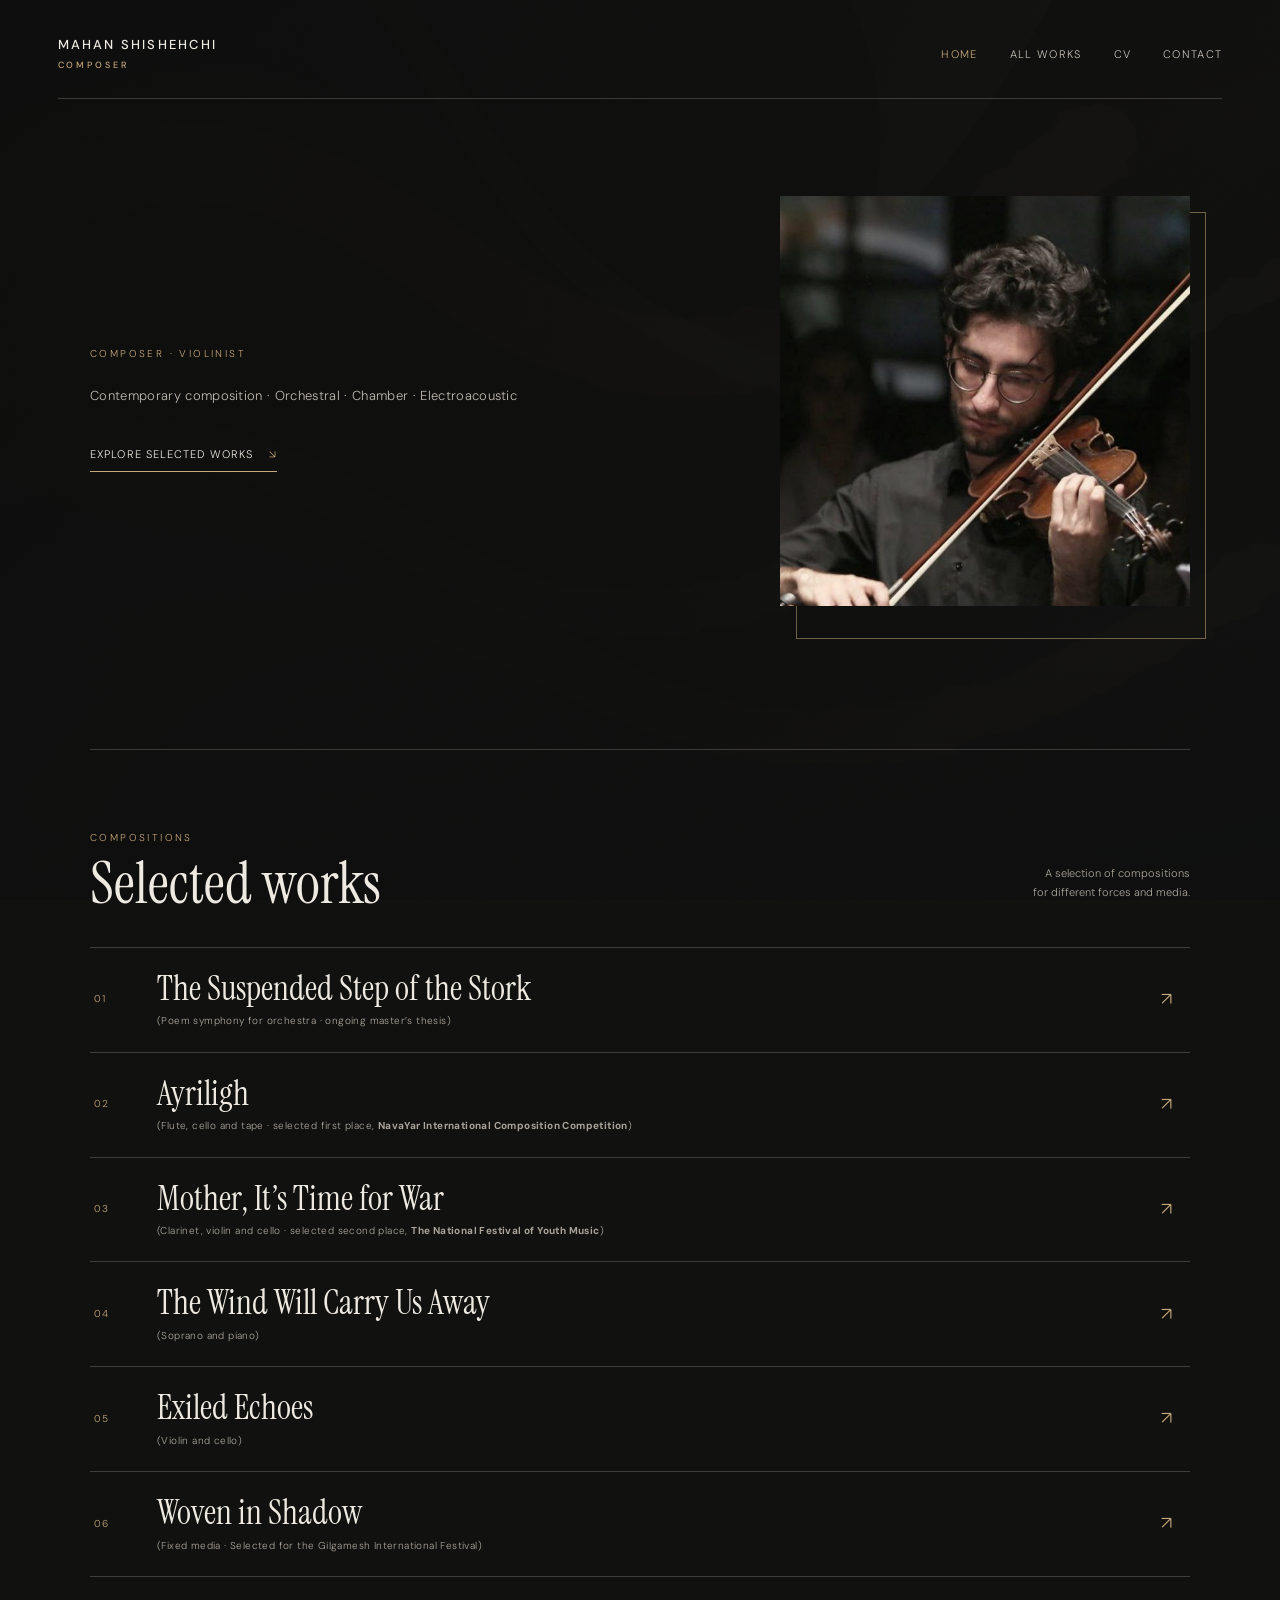
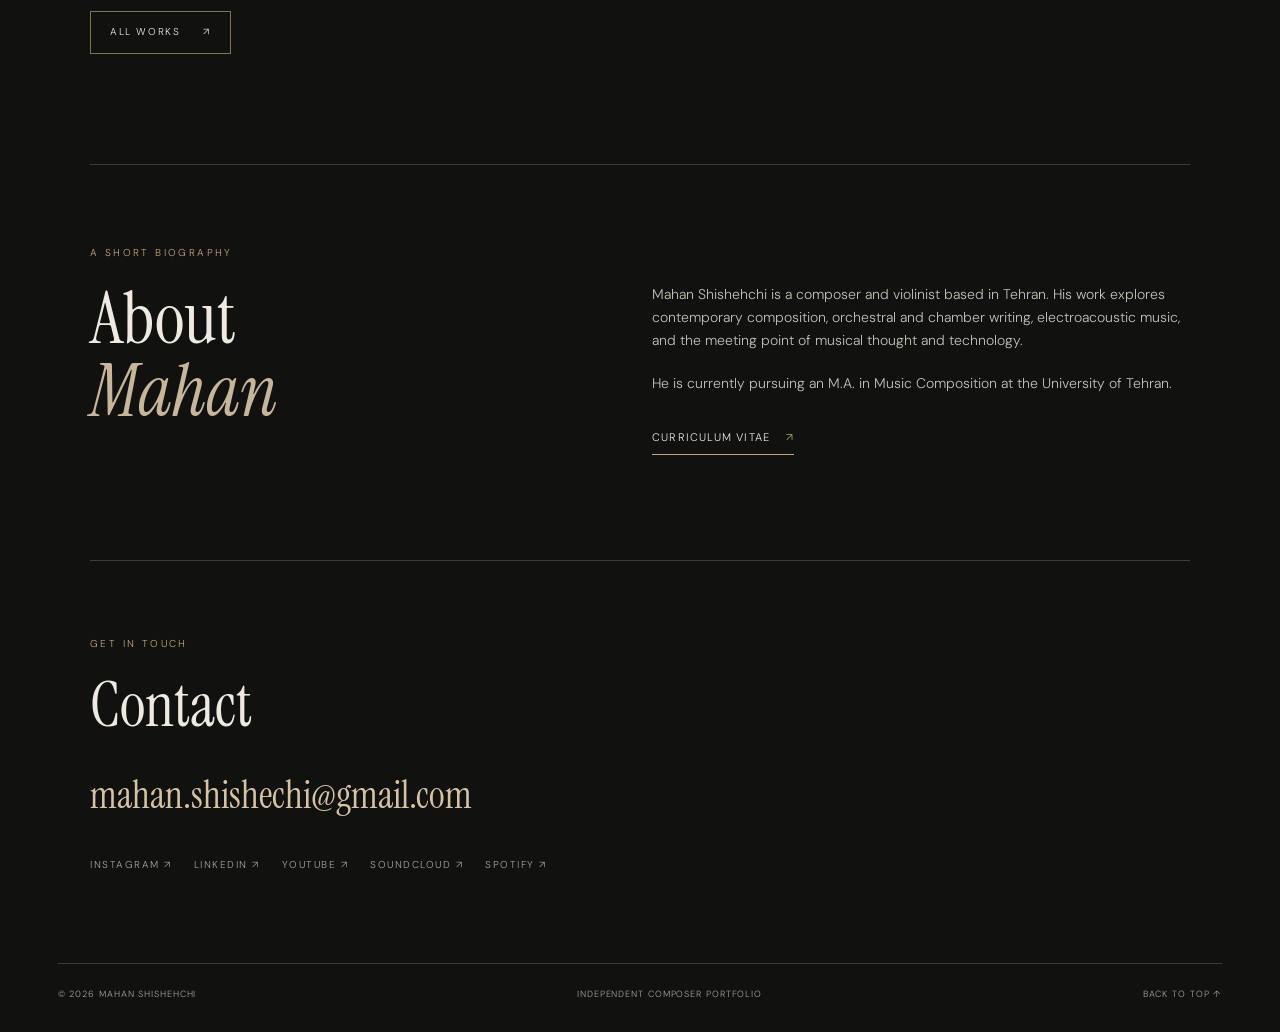
==== commit 496e5c26: "Update index.html" ====
--- a/index.html
+++ b/index.html
@@ -104,6 +104,7 @@
     <a href="https://www.linkedin.com/in/mahan-shishechi/" target="_blank" rel="noreferrer">LinkedIn ↗</a>
     <a href="https://www.youtube.com/channel/UCBPVzY9gGOaRAzlVbQIJzow" target="_blank" rel="noreferrer">YouTube ↗</a>
     <a href="https://soundcloud.com/l_mahan2000_l" target="_blank" rel="noreferrer">SoundCloud ↗</a>
+      <a href="https://open.spotify.com/artist/3I2cwvV37TlE7UOr5K7qwt" target="_blank" rel="noreferrer">Spotify ↗</a>
   </div>
 </section>
 
